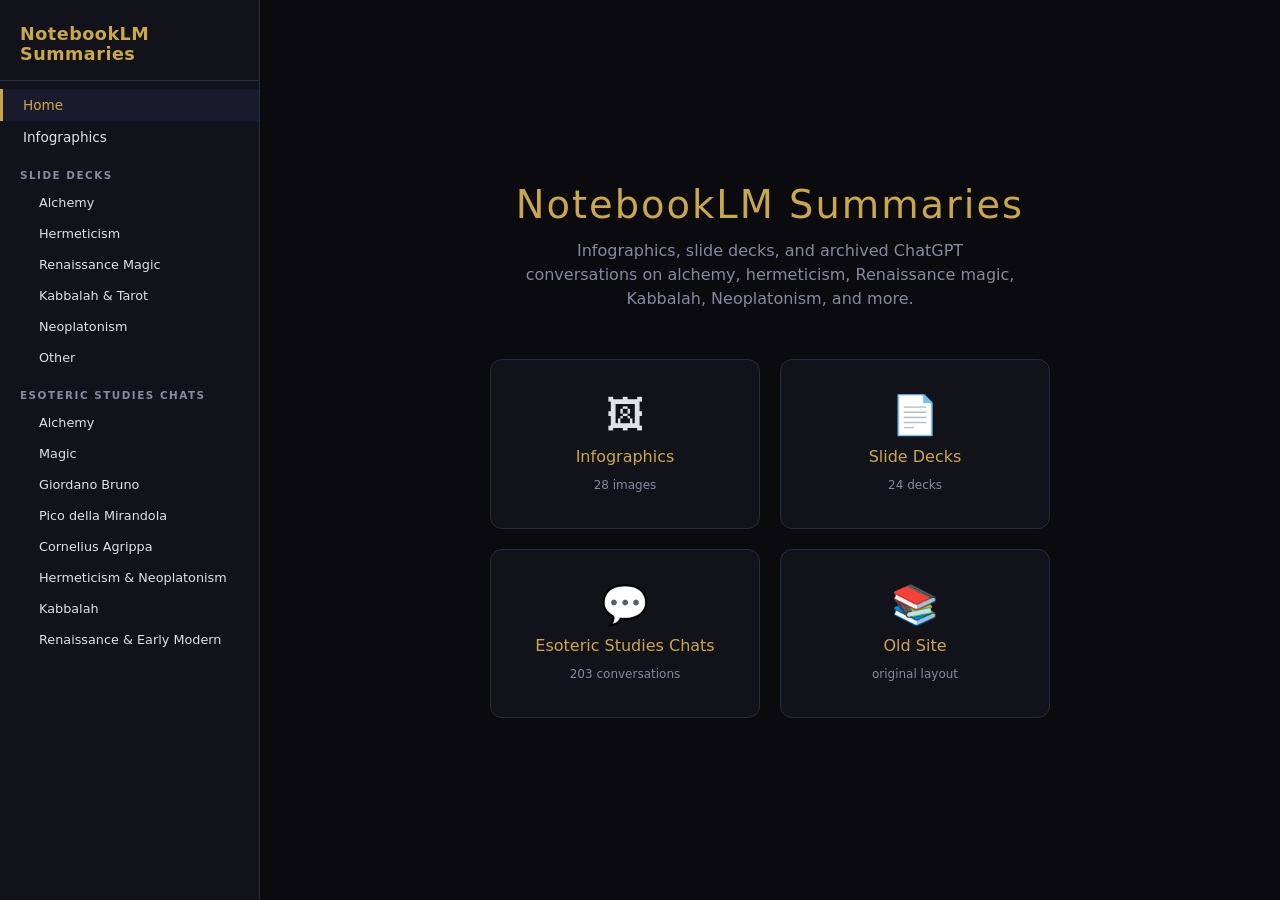
==== index.html @ 8cd8c854 "Move site to repo root, fix all asset paths GitHub Pages now serves from / instead of /docs. Site fi" ====
<!DOCTYPE html>
<html lang="en">
<head>
    <meta charset="UTF-8">
    <meta name="viewport" content="width=device-width, initial-scale=1.0">
    <title>NotebookLM Summaries</title>
    <link rel="stylesheet" href="style.css">
</head>
<body>
    <nav id="sidebar">
        <div class="sidebar-header">
            <a href="#" data-page="home" class="home-link">
                <h1>NotebookLM Summaries</h1>
            </a>
        </div>
        <ul class="nav-list">
            <li><a href="#" data-page="home" class="nav-link active">Home</a></li>
            <li><a href="#" data-page="infographics" class="nav-link">Infographics</a></li>
            <li class="nav-section">Slide Decks</li>
            <li><a href="#" data-page="slides-alchemy" class="nav-link sub">Alchemy</a></li>
            <li><a href="#" data-page="slides-hermeticism" class="nav-link sub">Hermeticism</a></li>
            <li><a href="#" data-page="slides-renaissance" class="nav-link sub">Renaissance Magic</a></li>
            <li><a href="#" data-page="slides-kabbalah" class="nav-link sub">Kabbalah &amp; Tarot</a></li>
            <li><a href="#" data-page="slides-neoplatonism" class="nav-link sub">Neoplatonism</a></li>
            <li><a href="#" data-page="slides-other" class="nav-link sub">Other</a></li>
            <li class="nav-section">Esoteric Studies Chats</li>
            <li><a href="#" data-page="chats-alchemy" class="nav-link sub">Alchemy</a></li>
            <li><a href="#" data-page="chats-magic" class="nav-link sub">Magic</a></li>
            <li><a href="#" data-page="chats-bruno" class="nav-link sub">Giordano Bruno</a></li>
            <li><a href="#" data-page="chats-pico" class="nav-link sub">Pico della Mirandola</a></li>
            <li><a href="#" data-page="chats-agrippa" class="nav-link sub">Cornelius Agrippa</a></li>
            <li><a href="#" data-page="chats-hermeticism-neoplatonism" class="nav-link sub">Hermeticism &amp; Neoplatonism</a></li>
            <li><a href="#" data-page="chats-kabbalah" class="nav-link sub">Kabbalah</a></li>
            <li><a href="#" data-page="chats-renaissance" class="nav-link sub">Renaissance &amp; Early Modern</a></li>
        </ul>
    </nav>

    <button id="sidebar-toggle" aria-label="Toggle sidebar">&#9776;</button>

    <main id="content">
        <!-- Content injected by JS -->
    </main>

    <!-- Lightbox -->
    <div id="lightbox" class="lightbox" style="display:none;">
        <button class="lightbox-close" aria-label="Close">&times;</button>
        <img id="lightbox-img" src="" alt="">
    </div>

    <script src="app.js"></script>
</body>
</html>
---- style.css ----
* { margin: 0; padding: 0; box-sizing: border-box; }

:root {
    --bg: #0a0a0f;
    --surface: #12121a;
    --surface2: #1a1a2e;
    --border: #2a2a3e;
    --text: #e0e0e8;
    --text-dim: #8888a0;
    --accent: #c9a84c;
    --accent-dim: #8b6f2e;
    --sidebar-width: 260px;
}

body {
    font-family: 'Segoe UI', system-ui, -apple-system, sans-serif;
    background: var(--bg);
    color: var(--text);
    min-height: 100vh;
    display: flex;
}

/* Sidebar */
#sidebar {
    position: fixed;
    top: 0;
    left: 0;
    width: var(--sidebar-width);
    height: 100vh;
    background: var(--surface);
    border-right: 1px solid var(--border);
    overflow-y: auto;
    z-index: 100;
    transition: transform 0.3s ease;
}

.sidebar-header {
    padding: 24px 20px 16px;
    border-bottom: 1px solid var(--border);
}

.home-link {
    text-decoration: none;
}

.sidebar-header h1 {
    font-size: 1.1rem;
    color: var(--accent);
    font-weight: 600;
    letter-spacing: 0.5px;
}

.nav-list {
    list-style: none;
    padding: 8px 0;
}

.nav-section {
    padding: 16px 20px 6px;
    font-size: 0.65rem;
    text-transform: uppercase;
    letter-spacing: 1.5px;
    color: var(--text-dim);
    font-weight: 600;
}

.nav-link {
    display: block;
    padding: 8px 20px;
    color: var(--text);
    text-decoration: none;
    font-size: 0.85rem;
    transition: all 0.15s;
    border-left: 3px solid transparent;
}

.nav-link:hover {
    background: var(--surface2);
    color: var(--accent);
}

.nav-link.active {
    background: var(--surface2);
    color: var(--accent);
    border-left-color: var(--accent);
}

.nav-link.sub {
    padding-left: 36px;
    font-size: 0.8rem;
}

#sidebar-toggle {
    display: none;
    position: fixed;
    top: 12px;
    left: 12px;
    z-index: 200;
    background: var(--surface2);
    color: var(--accent);
    border: 1px solid var(--border);
    font-size: 1.3rem;
    padding: 6px 10px;
    cursor: pointer;
    border-radius: 4px;
}

/* Main */
main {
    margin-left: var(--sidebar-width);
    padding: 40px;
    flex: 1;
    min-height: 100vh;
}

/* Page header */
.page-header {
    margin-bottom: 32px;
}

.page-header h2 {
    font-size: 1.8rem;
    color: var(--accent);
    font-weight: 300;
    letter-spacing: 1px;
}

.page-header p {
    margin-top: 8px;
    color: var(--text-dim);
    font-size: 0.9rem;
    max-width: 700px;
    line-height: 1.5;
}

/* ── Landing page ── */
.landing {
    display: flex;
    flex-direction: column;
    align-items: center;
    justify-content: center;
    min-height: calc(100vh - 80px);
    text-align: center;
}

.landing h2 {
    font-size: 2.4rem;
    color: var(--accent);
    font-weight: 300;
    letter-spacing: 2px;
    margin-bottom: 12px;
}

.landing .tagline {
    color: var(--text-dim);
    font-size: 1rem;
    margin-bottom: 48px;
    max-width: 500px;
    line-height: 1.5;
}

.landing-buttons {
    display: grid;
    grid-template-columns: repeat(2, 1fr);
    gap: 20px;
    max-width: 560px;
    width: 100%;
}

.landing-btn {
    display: flex;
    flex-direction: column;
    align-items: center;
    justify-content: center;
    gap: 12px;
    padding: 36px 24px;
    background: var(--surface);
    border: 1px solid var(--border);
    border-radius: 12px;
    text-decoration: none;
    color: var(--text);
    cursor: pointer;
    transition: border-color 0.2s, transform 0.2s, background 0.2s;
}

.landing-btn:hover {
    border-color: var(--accent);
    transform: translateY(-4px);
    background: var(--surface2);
}

.landing-btn .btn-icon {
    font-size: 2.4rem;
    line-height: 1;
}

.landing-btn .btn-label {
    font-size: 1rem;
    font-weight: 500;
    color: var(--accent);
}

.landing-btn .btn-count {
    font-size: 0.75rem;
    color: var(--text-dim);
}

/* ── Full-size infographics ── */
.infographic-list {
    display: flex;
    flex-direction: column;
    gap: 40px;
}

.infographic-item {
    cursor: pointer;
}

.infographic-item img {
    width: 100%;
    max-width: 1000px;
    height: auto;
    display: block;
    border-radius: 8px;
    border: 1px solid var(--border);
    transition: border-color 0.2s;
}

.infographic-item:hover img {
    border-color: var(--accent-dim);
}

.infographic-item h3 {
    margin-top: 10px;
    font-size: 0.95rem;
    font-weight: 400;
    color: var(--text-dim);
}

.infographic-section {
    margin-top: 48px;
    margin-bottom: 16px;
    font-size: 1.2rem;
    color: var(--accent);
    font-weight: 400;
    letter-spacing: 0.5px;
    border-bottom: 1px solid var(--border);
    padding-bottom: 8px;
}

.infographic-section:first-child {
    margin-top: 0;
}

/* Slide deck list */
.deck-list {
    display: grid;
    grid-template-columns: repeat(auto-fill, minmax(350px, 1fr));
    gap: 16px;
}

.deck-item {
    display: flex;
    align-items: center;
    gap: 14px;
    padding: 16px 20px;
    background: var(--surface);
    border: 1px solid var(--border);
    border-radius: 8px;
    text-decoration: none;
    color: var(--text);
    transition: border-color 0.2s, transform 0.2s;
}

.deck-item:hover {
    border-color: var(--accent-dim);
    transform: translateY(-2px);
}

.deck-icon {
    font-size: 2rem;
    flex-shrink: 0;
    width: 48px;
    height: 48px;
    display: flex;
    align-items: center;
    justify-content: center;
    background: var(--surface2);
    border-radius: 6px;
    color: var(--accent);
}

.deck-info h3 {
    font-size: 0.9rem;
    font-weight: 500;
    margin-bottom: 4px;
}

.deck-info .deck-type {
    font-size: 0.75rem;
    color: var(--text-dim);
}

/* Lightbox */
.lightbox {
    position: fixed;
    inset: 0;
    background: rgba(0,0,0,0.92);
    z-index: 1000;
    display: flex;
    align-items: center;
    justify-content: center;
    cursor: zoom-out;
}

.lightbox img {
    max-width: 96vw;
    max-height: 96vh;
    border-radius: 4px;
}

.lightbox-close {
    position: absolute;
    top: 16px;
    right: 24px;
    background: none;
    border: none;
    color: #fff;
    font-size: 2rem;
    cursor: pointer;
}

/* Responsive */
@media (max-width: 768px) {
    #sidebar {
        transform: translateX(-100%);
    }
    #sidebar.open {
        transform: translateX(0);
    }
    #sidebar-toggle {
        display: block;
    }
    main {
        margin-left: 0;
        padding: 20px;
        padding-top: 56px;
    }
    .landing-buttons {
        grid-template-columns: 1fr;
    }
    .deck-list {
        grid-template-columns: 1fr;
    }
}
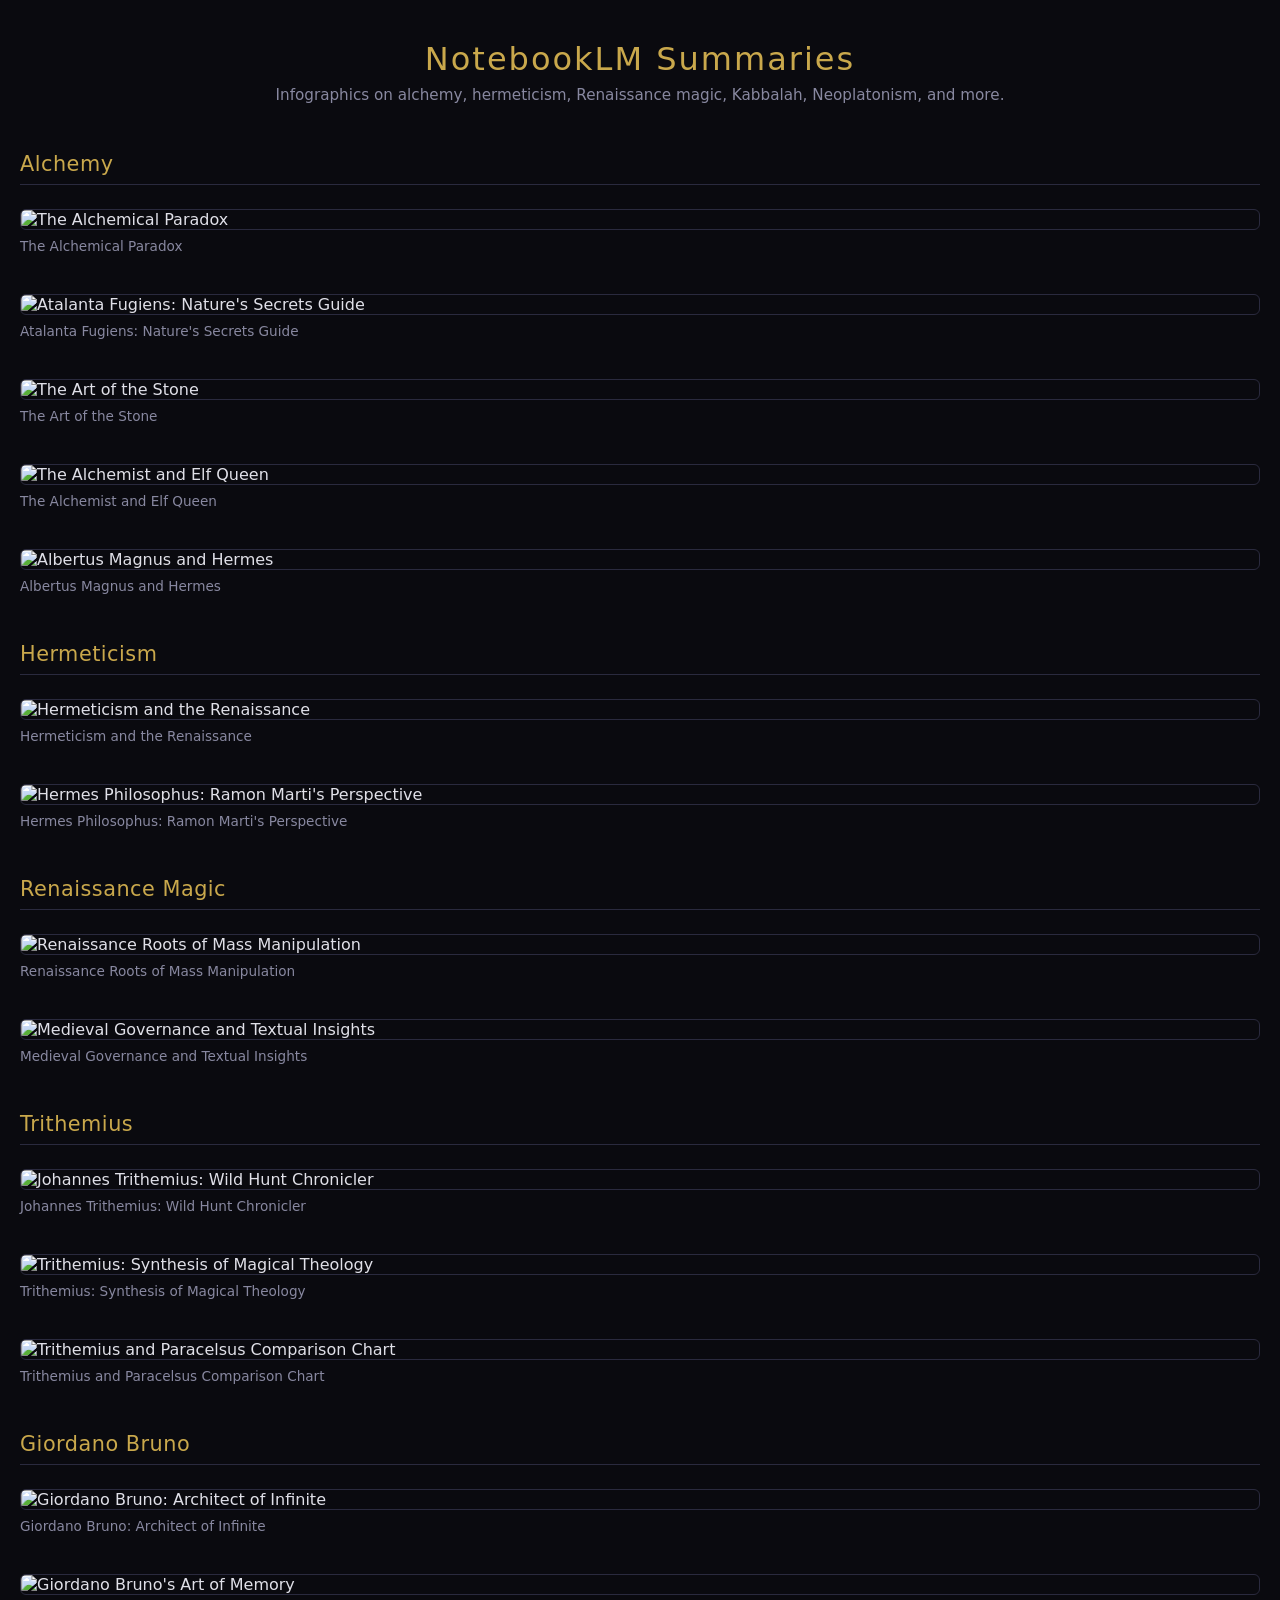
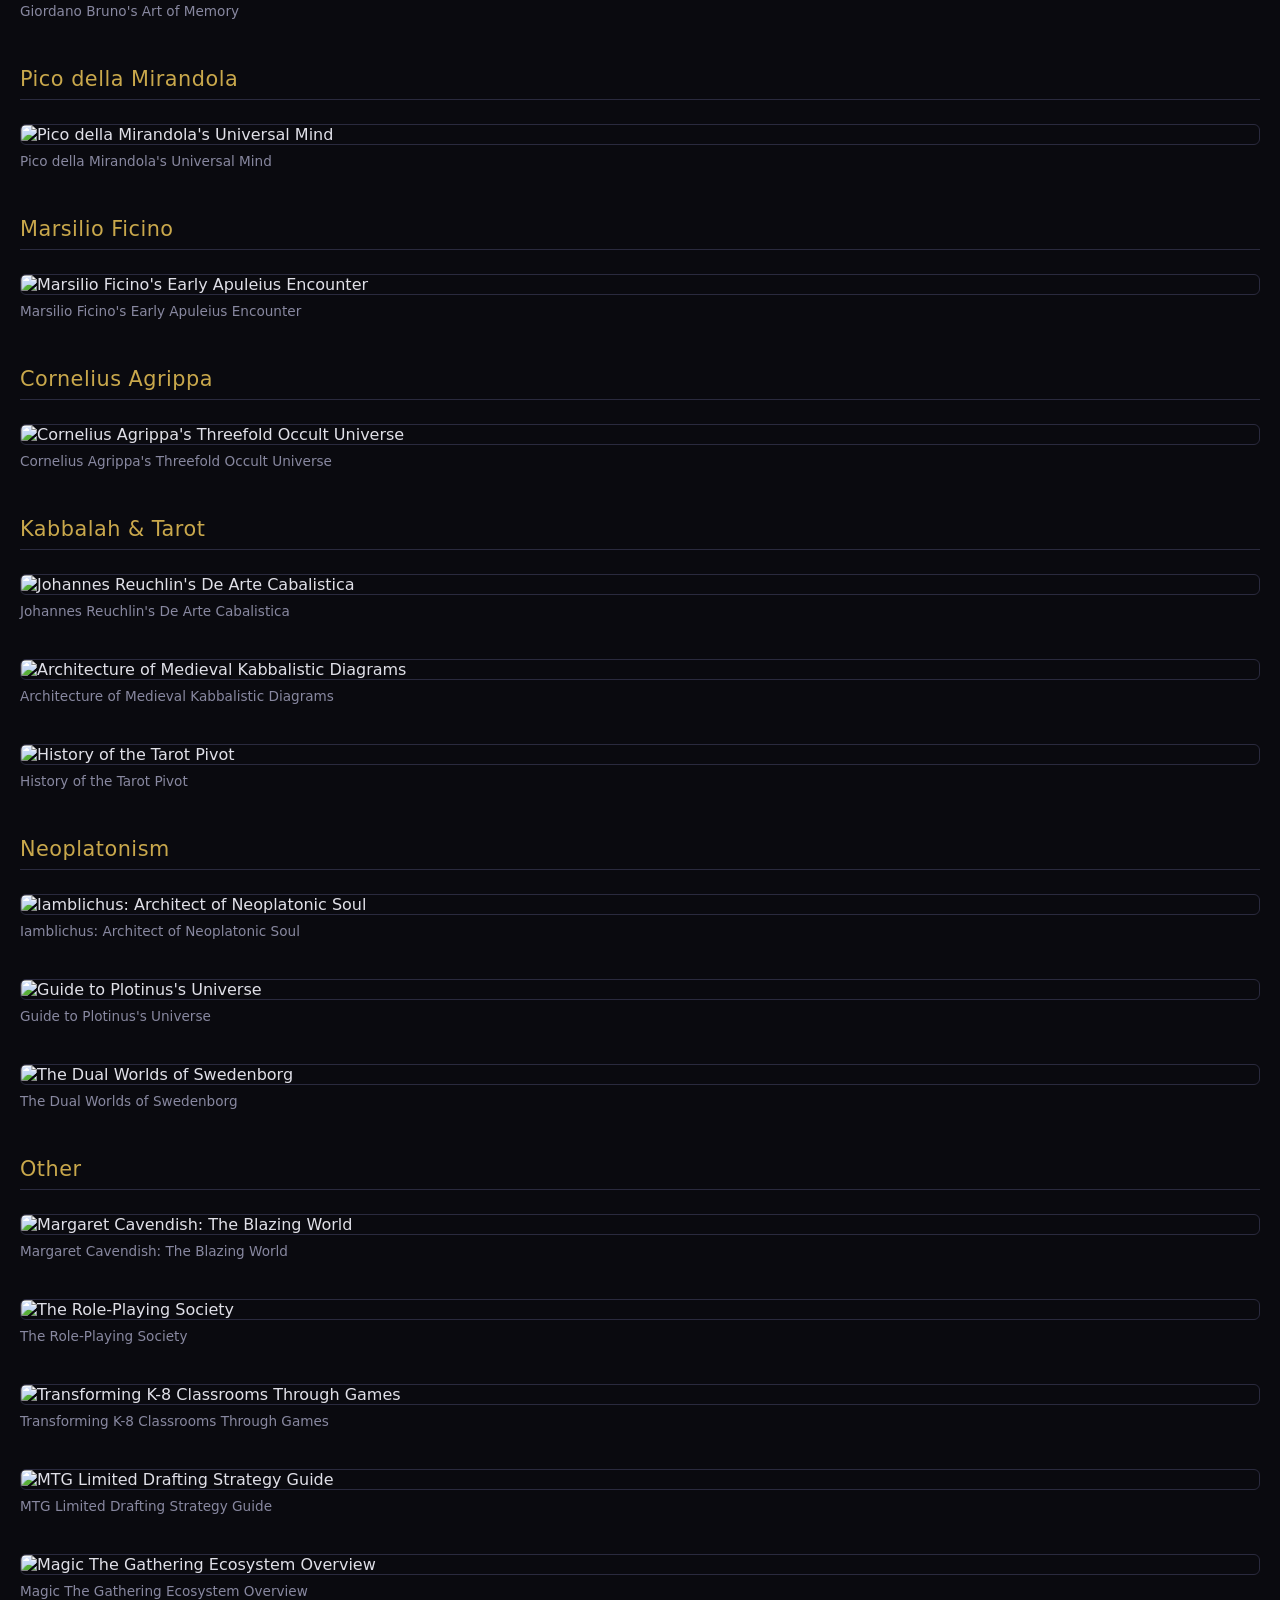
==== commit 6277ec8a: "Simplify to plain static HTML page with all infographics No JavaScript, no SPA routing. Just images " ====
--- a/index.html
+++ b/index.html
@@ -4,49 +4,202 @@
     <meta charset="UTF-8">
     <meta name="viewport" content="width=device-width, initial-scale=1.0">
     <title>NotebookLM Summaries</title>
-    <link rel="stylesheet" href="style.css">
+    <style>
+        * { margin: 0; padding: 0; box-sizing: border-box; }
+        body {
+            background: #0a0a0f;
+            color: #e0e0e8;
+            font-family: 'Segoe UI', system-ui, sans-serif;
+            padding: 40px 20px;
+        }
+        h1 {
+            text-align: center;
+            color: #c9a84c;
+            font-weight: 300;
+            letter-spacing: 2px;
+            font-size: 2rem;
+            margin-bottom: 8px;
+        }
+        .tagline {
+            text-align: center;
+            color: #8888a0;
+            margin-bottom: 48px;
+            font-size: 0.95rem;
+        }
+        h2 {
+            color: #c9a84c;
+            font-weight: 400;
+            font-size: 1.3rem;
+            letter-spacing: 0.5px;
+            border-bottom: 1px solid #2a2a3e;
+            padding-bottom: 8px;
+            margin: 48px 0 24px;
+        }
+        h2:first-of-type { margin-top: 0; }
+        .img-block {
+            margin-bottom: 40px;
+        }
+        .img-block img {
+            display: block;
+            max-width: 100%;
+            height: auto;
+            border-radius: 6px;
+            border: 1px solid #2a2a3e;
+        }
+        .img-block .caption {
+            margin-top: 8px;
+            color: #8888a0;
+            font-size: 0.85rem;
+        }
+    </style>
 </head>
 <body>
-    <nav id="sidebar">
-        <div class="sidebar-header">
-            <a href="#" data-page="home" class="home-link">
-                <h1>NotebookLM Summaries</h1>
-            </a>
-        </div>
-        <ul class="nav-list">
-            <li><a href="#" data-page="home" class="nav-link active">Home</a></li>
-            <li><a href="#" data-page="infographics" class="nav-link">Infographics</a></li>
-            <li class="nav-section">Slide Decks</li>
-            <li><a href="#" data-page="slides-alchemy" class="nav-link sub">Alchemy</a></li>
-            <li><a href="#" data-page="slides-hermeticism" class="nav-link sub">Hermeticism</a></li>
-            <li><a href="#" data-page="slides-renaissance" class="nav-link sub">Renaissance Magic</a></li>
-            <li><a href="#" data-page="slides-kabbalah" class="nav-link sub">Kabbalah &amp; Tarot</a></li>
-            <li><a href="#" data-page="slides-neoplatonism" class="nav-link sub">Neoplatonism</a></li>
-            <li><a href="#" data-page="slides-other" class="nav-link sub">Other</a></li>
-            <li class="nav-section">Esoteric Studies Chats</li>
-            <li><a href="#" data-page="chats-alchemy" class="nav-link sub">Alchemy</a></li>
-            <li><a href="#" data-page="chats-magic" class="nav-link sub">Magic</a></li>
-            <li><a href="#" data-page="chats-bruno" class="nav-link sub">Giordano Bruno</a></li>
-            <li><a href="#" data-page="chats-pico" class="nav-link sub">Pico della Mirandola</a></li>
-            <li><a href="#" data-page="chats-agrippa" class="nav-link sub">Cornelius Agrippa</a></li>
-            <li><a href="#" data-page="chats-hermeticism-neoplatonism" class="nav-link sub">Hermeticism &amp; Neoplatonism</a></li>
-            <li><a href="#" data-page="chats-kabbalah" class="nav-link sub">Kabbalah</a></li>
-            <li><a href="#" data-page="chats-renaissance" class="nav-link sub">Renaissance &amp; Early Modern</a></li>
-        </ul>
-    </nav>
-
-    <button id="sidebar-toggle" aria-label="Toggle sidebar">&#9776;</button>
-
-    <main id="content">
-        <!-- Content injected by JS -->
-    </main>
-
-    <!-- Lightbox -->
-    <div id="lightbox" class="lightbox" style="display:none;">
-        <button class="lightbox-close" aria-label="Close">&times;</button>
-        <img id="lightbox-img" src="" alt="">
-    </div>
-
-    <script src="app.js"></script>
+    <h1>NotebookLM Summaries</h1>
+    <p class="tagline">Infographics on alchemy, hermeticism, Renaissance magic, Kabbalah, Neoplatonism, and more.</p>
+
+    <h2>Alchemy</h2>
+
+    <div class="img-block">
+        <img src="The%20Alchemical%20Paradox%20Infographic.png" alt="The Alchemical Paradox">
+        <div class="caption">The Alchemical Paradox</div>
+    </div>
+    <div class="img-block">
+        <img src="Atalanta%20Fugiens%20Nature's%20Secrets%20Guide.png" alt="Atalanta Fugiens: Nature's Secrets Guide">
+        <div class="caption">Atalanta Fugiens: Nature's Secrets Guide</div>
+    </div>
+    <div class="img-block">
+        <img src="The%20Art%20of%20the%20Stone.png" alt="The Art of the Stone">
+        <div class="caption">The Art of the Stone</div>
+    </div>
+    <div class="img-block">
+        <img src="The%20Alchemist%20and%20Elf%20Queen.png" alt="The Alchemist and Elf Queen">
+        <div class="caption">The Alchemist and Elf Queen</div>
+    </div>
+    <div class="img-block">
+        <img src="Albertus%20Magnus%20and%20Hermes%20Infographic.png" alt="Albertus Magnus and Hermes">
+        <div class="caption">Albertus Magnus and Hermes</div>
+    </div>
+
+    <h2>Hermeticism</h2>
+
+    <div class="img-block">
+        <img src="Hermeticism%20and%20the%20Renaissance.png" alt="Hermeticism and the Renaissance">
+        <div class="caption">Hermeticism and the Renaissance</div>
+    </div>
+    <div class="img-block">
+        <img src="Hermes%20Philosophus%20Ramon%20Mart%C3%AD's%20Perspective.png" alt="Hermes Philosophus: Ramon Marti's Perspective">
+        <div class="caption">Hermes Philosophus: Ramon Marti's Perspective</div>
+    </div>
+
+    <h2>Renaissance Magic</h2>
+
+    <div class="img-block">
+        <img src="Renaissance%20Roots%20of%20Mass%20Manipulation.png" alt="Renaissance Roots of Mass Manipulation">
+        <div class="caption">Renaissance Roots of Mass Manipulation</div>
+    </div>
+    <div class="img-block">
+        <img src="Medieval%20Governance%20and%20Textual%20Insights.png" alt="Medieval Governance and Textual Insights">
+        <div class="caption">Medieval Governance and Textual Insights</div>
+    </div>
+
+    <h2>Trithemius</h2>
+
+    <div class="img-block">
+        <img src="Johannes%20Trithemius%20Wild%20Hunt%20Chronicler.png" alt="Johannes Trithemius: Wild Hunt Chronicler">
+        <div class="caption">Johannes Trithemius: Wild Hunt Chronicler</div>
+    </div>
+    <div class="img-block">
+        <img src="Trithemius%20Synthesis%20of%20Magical%20Theology.png" alt="Trithemius: Synthesis of Magical Theology">
+        <div class="caption">Trithemius: Synthesis of Magical Theology</div>
+    </div>
+    <div class="img-block">
+        <img src="Trithemius%20and%20Paracelsus%20Comparison%20Chart.png" alt="Trithemius and Paracelsus Comparison Chart">
+        <div class="caption">Trithemius and Paracelsus Comparison Chart</div>
+    </div>
+
+    <h2>Giordano Bruno</h2>
+
+    <div class="img-block">
+        <img src="Giordano%20Bruno%20Architect%20of%20Infinite.png" alt="Giordano Bruno: Architect of Infinite">
+        <div class="caption">Giordano Bruno: Architect of Infinite</div>
+    </div>
+    <div class="img-block">
+        <img src="Giordano%20Bruno's%20Art%20of%20Memory.png" alt="Giordano Bruno's Art of Memory">
+        <div class="caption">Giordano Bruno's Art of Memory</div>
+    </div>
+
+    <h2>Pico della Mirandola</h2>
+
+    <div class="img-block">
+        <img src="Pico%20della%20Mirandola's%20Universal%20Mind.png" alt="Pico della Mirandola's Universal Mind">
+        <div class="caption">Pico della Mirandola's Universal Mind</div>
+    </div>
+
+    <h2>Marsilio Ficino</h2>
+
+    <div class="img-block">
+        <img src="Marsilio%20Ficino's%20Early%20Apuleius%20Encounter.png" alt="Marsilio Ficino's Early Apuleius Encounter">
+        <div class="caption">Marsilio Ficino's Early Apuleius Encounter</div>
+    </div>
+
+    <h2>Cornelius Agrippa</h2>
+
+    <div class="img-block">
+        <img src="Cornelius%20Agrippa's%20Threefold%20Occult%20Universe.png" alt="Cornelius Agrippa's Threefold Occult Universe">
+        <div class="caption">Cornelius Agrippa's Threefold Occult Universe</div>
+    </div>
+
+    <h2>Kabbalah &amp; Tarot</h2>
+
+    <div class="img-block">
+        <img src="Johannes%20Reuchlin's%20De%20Arte%20Cabalistica.png" alt="Johannes Reuchlin's De Arte Cabalistica">
+        <div class="caption">Johannes Reuchlin's De Arte Cabalistica</div>
+    </div>
+    <div class="img-block">
+        <img src="Architecture%20of%20Medieval%20Kabbalistic%20Diagrams.png" alt="Architecture of Medieval Kabbalistic Diagrams">
+        <div class="caption">Architecture of Medieval Kabbalistic Diagrams</div>
+    </div>
+    <div class="img-block">
+        <img src="History%20of%20the%20Tarot%20Pivot.png" alt="History of the Tarot Pivot">
+        <div class="caption">History of the Tarot Pivot</div>
+    </div>
+
+    <h2>Neoplatonism</h2>
+
+    <div class="img-block">
+        <img src="Iamblichus%20Architect%20of%20Neoplatonic%20Soul.png" alt="Iamblichus: Architect of Neoplatonic Soul">
+        <div class="caption">Iamblichus: Architect of Neoplatonic Soul</div>
+    </div>
+    <div class="img-block">
+        <img src="Guide%20to%20Plotinus's%20Universe.png" alt="Guide to Plotinus's Universe">
+        <div class="caption">Guide to Plotinus's Universe</div>
+    </div>
+    <div class="img-block">
+        <img src="The%20Dual%20Worlds%20of%20Swedenborg.png" alt="The Dual Worlds of Swedenborg">
+        <div class="caption">The Dual Worlds of Swedenborg</div>
+    </div>
+
+    <h2>Other</h2>
+
+    <div class="img-block">
+        <img src="Margaret%20Cavendish%20The%20Blazing%20World.png" alt="Margaret Cavendish: The Blazing World">
+        <div class="caption">Margaret Cavendish: The Blazing World</div>
+    </div>
+    <div class="img-block">
+        <img src="The%20Role-Playing%20Society%20Infographic.png" alt="The Role-Playing Society">
+        <div class="caption">The Role-Playing Society</div>
+    </div>
+    <div class="img-block">
+        <img src="Transforming%20K-8%20Classrooms%20Through%20Games.png" alt="Transforming K-8 Classrooms Through Games">
+        <div class="caption">Transforming K-8 Classrooms Through Games</div>
+    </div>
+    <div class="img-block">
+        <img src="MTG%20Limited%20Drafting%20Strategy%20Guide.png" alt="MTG Limited Drafting Strategy Guide">
+        <div class="caption">MTG Limited Drafting Strategy Guide</div>
+    </div>
+    <div class="img-block">
+        <img src="Magic%20The%20Gathering%20Ecosystem%20Overview.png" alt="Magic The Gathering Ecosystem Overview">
+        <div class="caption">Magic The Gathering Ecosystem Overview</div>
+    </div>
 </body>
 </html>
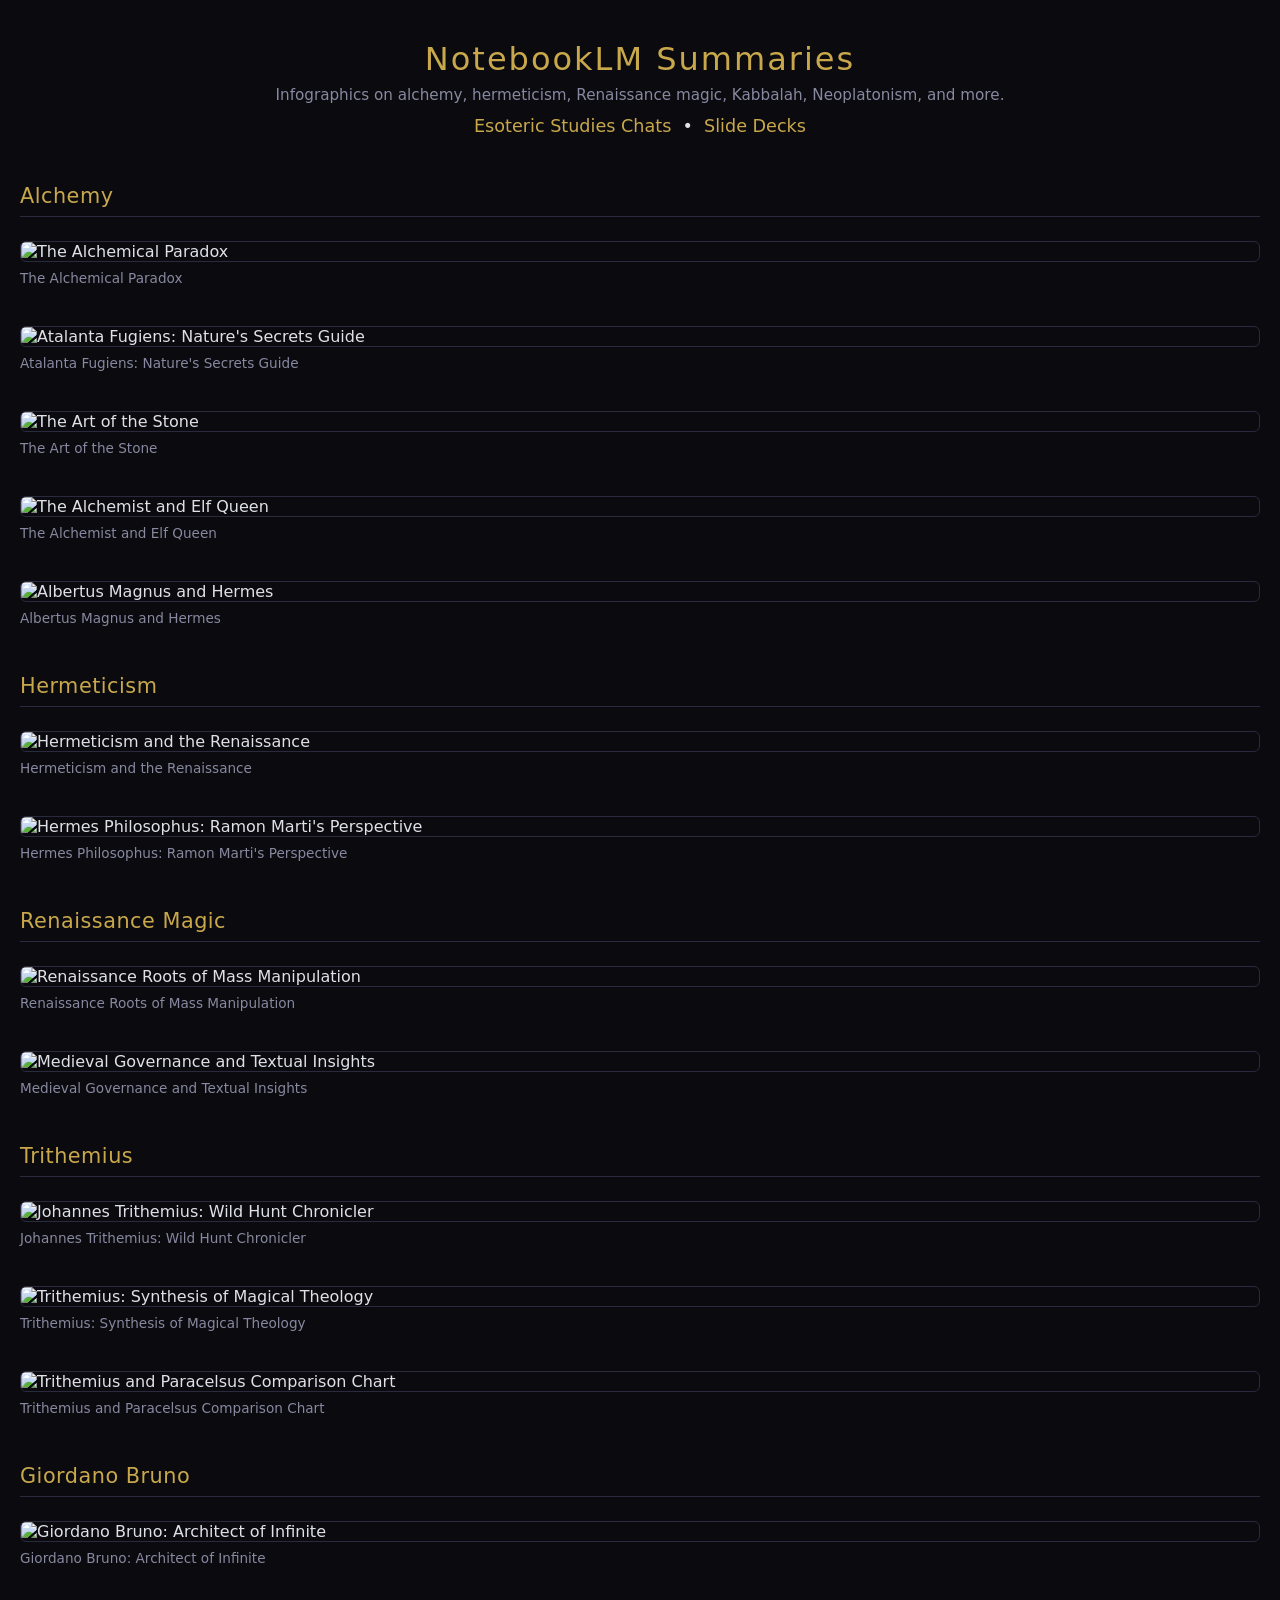
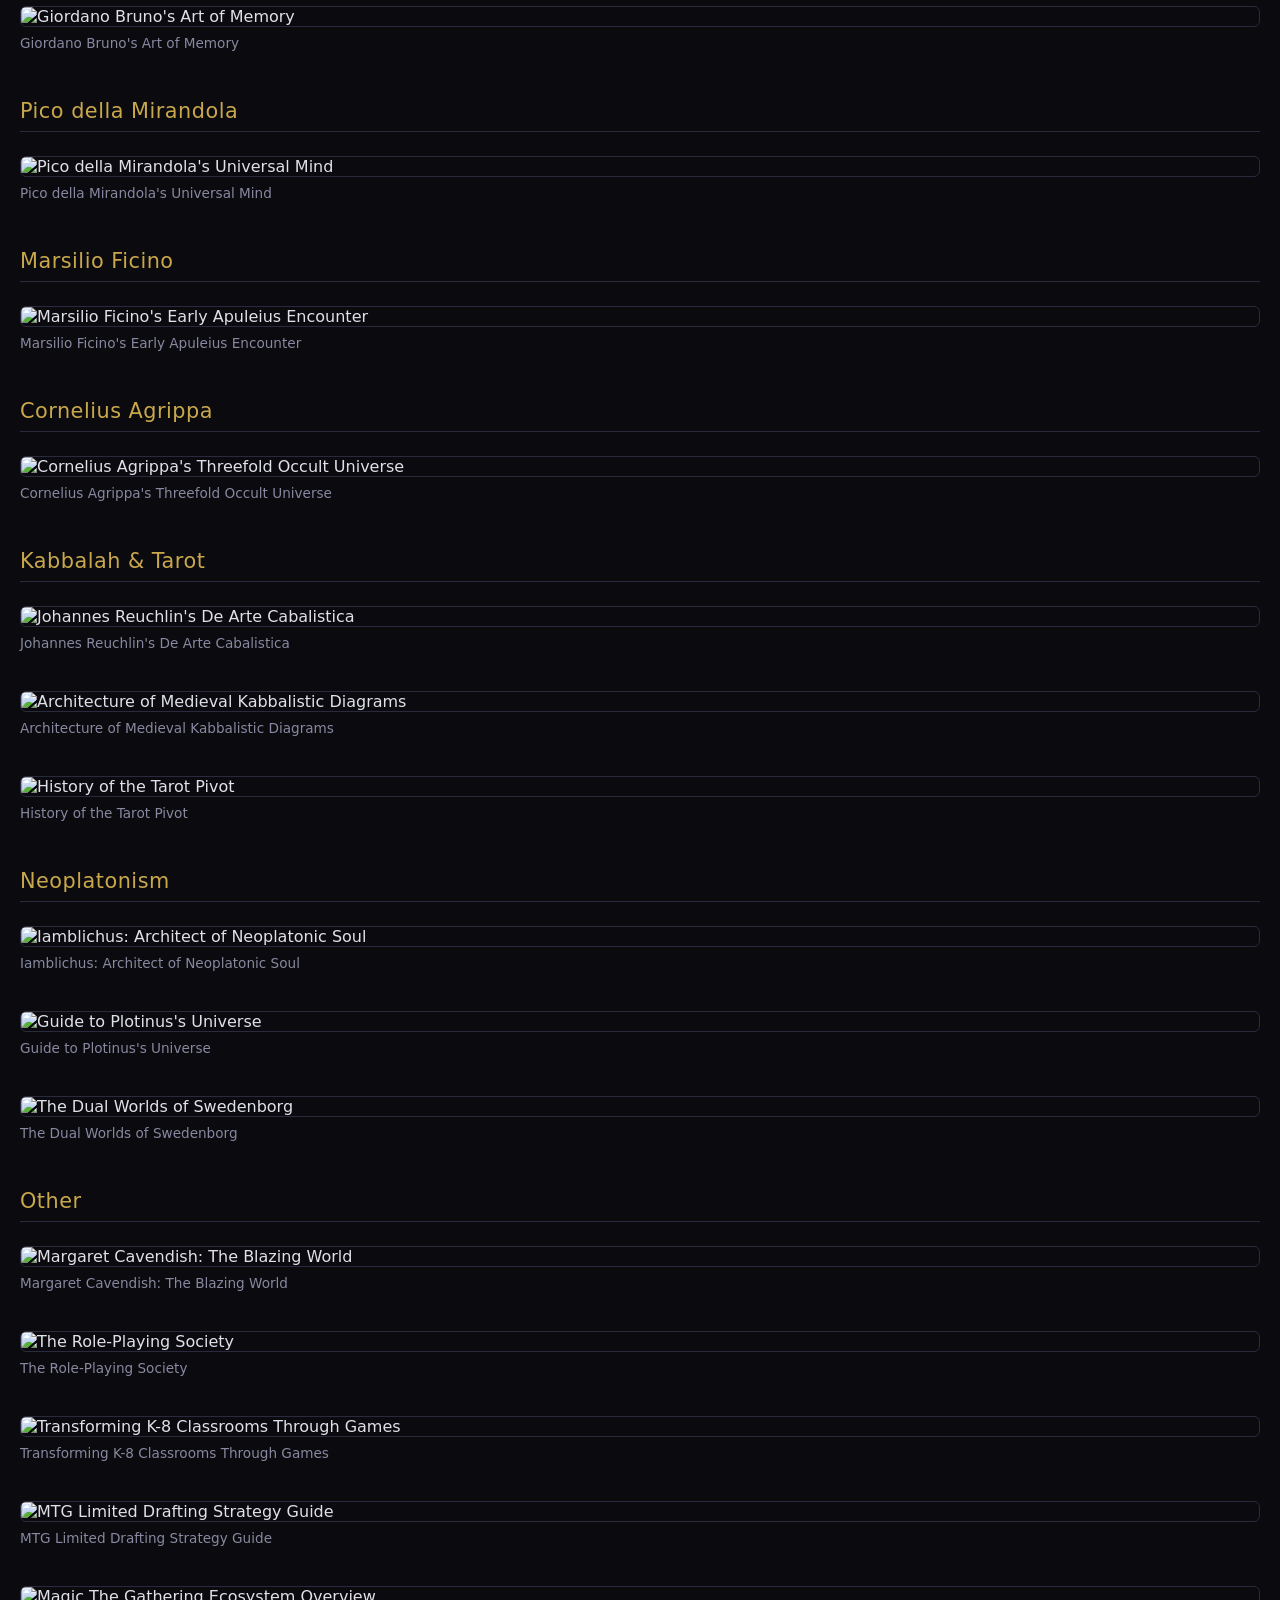
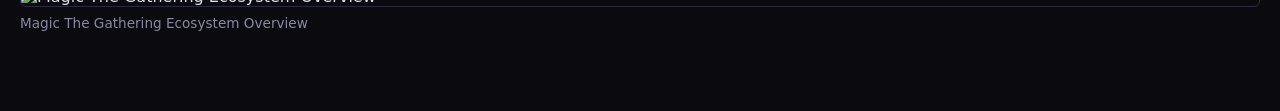
==== commit 4aec01f3: "Add chats and slide decks pages with nav links on homepage Simple static link-list pages for 243 cha" ====
--- a/index.html
+++ b/index.html
@@ -23,8 +23,20 @@
         .tagline {
             text-align: center;
             color: #8888a0;
+            margin-bottom: 12px;
+            font-size: 0.95rem;
+        }
+        .nav-links {
+            text-align: center;
             margin-bottom: 48px;
-            font-size: 0.95rem;
+            font-size: 1.1rem;
+        }
+        .nav-links a {
+            color: #c9a84c;
+            text-decoration: none;
+        }
+        .nav-links a:hover {
+            text-decoration: underline;
         }
         h2 {
             color: #c9a84c;
@@ -56,6 +68,7 @@
 <body>
     <h1>NotebookLM Summaries</h1>
     <p class="tagline">Infographics on alchemy, hermeticism, Renaissance magic, Kabbalah, Neoplatonism, and more.</p>
+    <p class="nav-links"><a href="chats.html">Esoteric Studies Chats</a> &nbsp;&bull;&nbsp; <a href="decks.html">Slide Decks</a></p>
 
     <h2>Alchemy</h2>
 
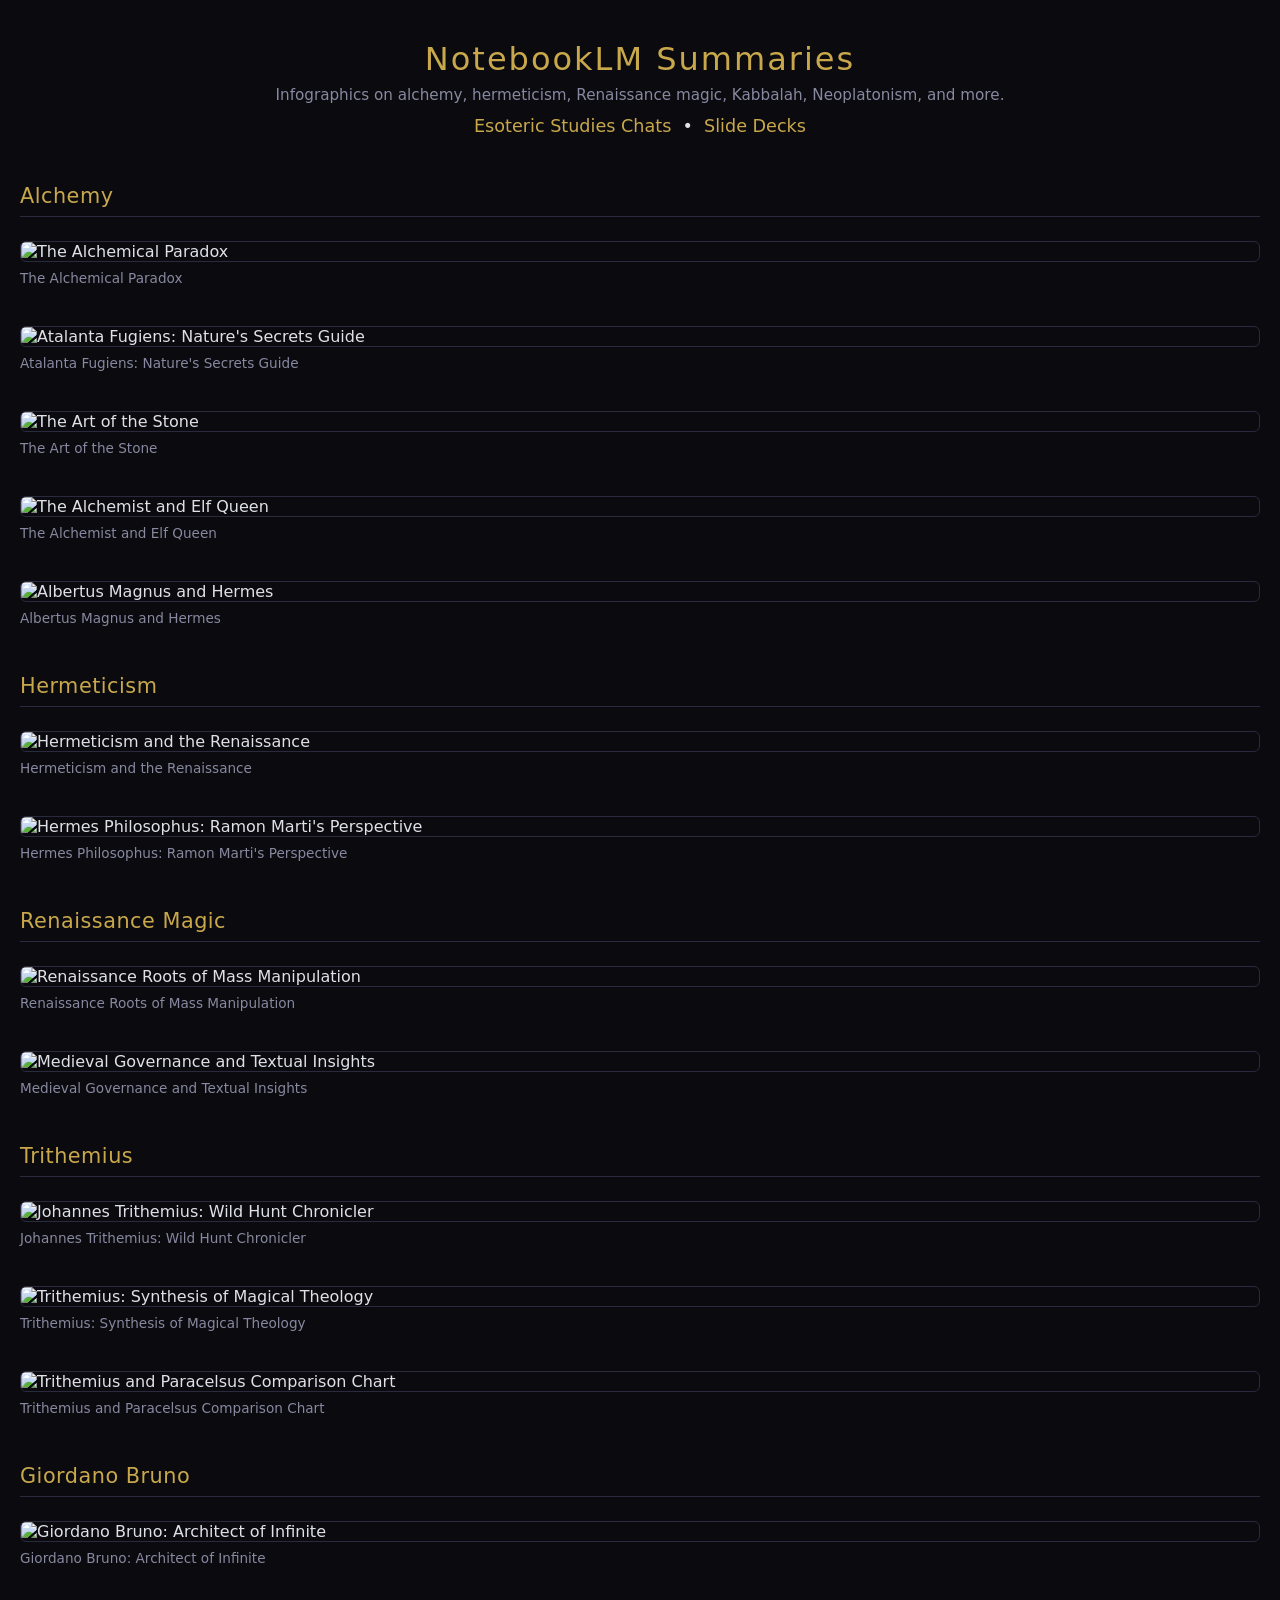
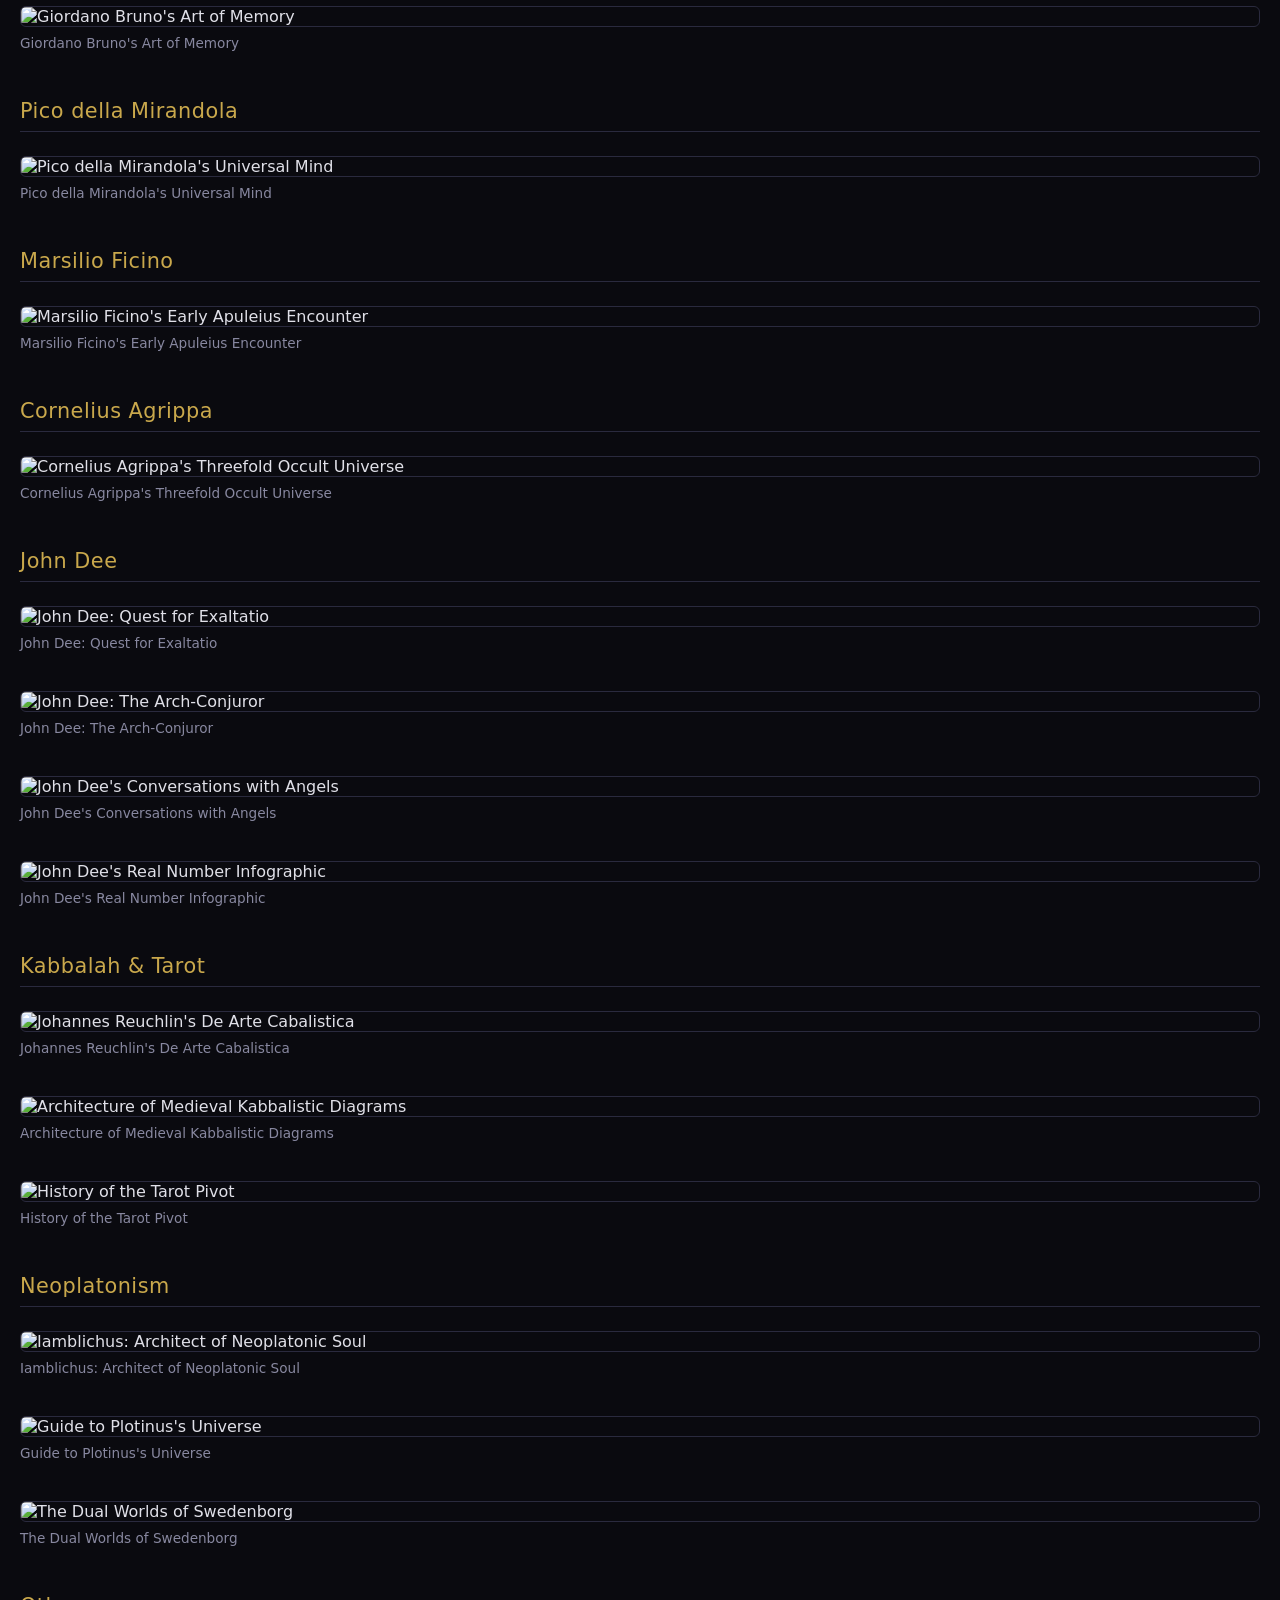
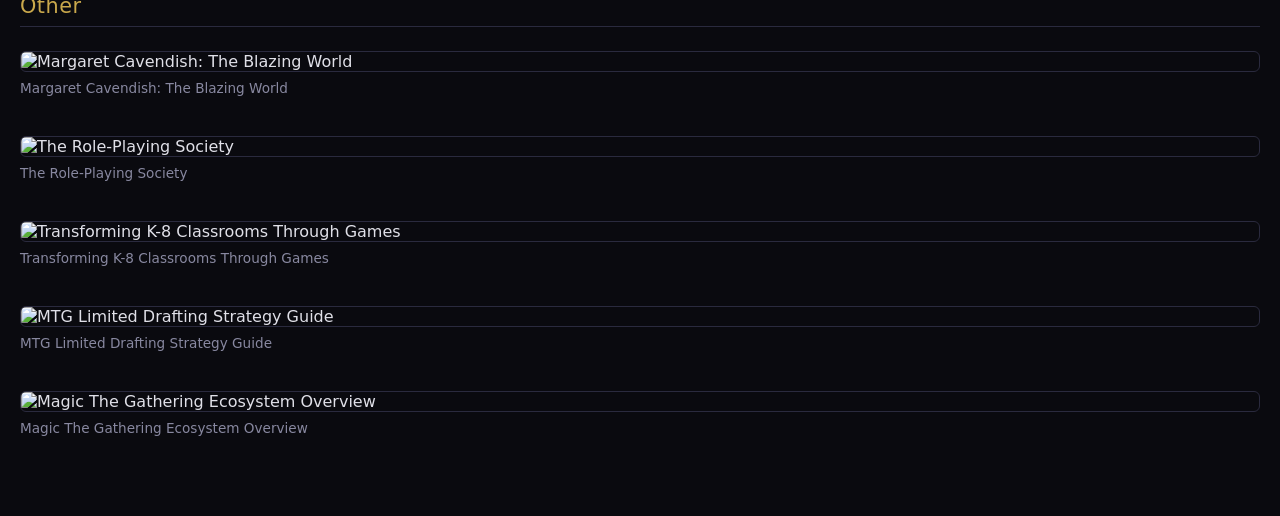
==== commit 9922ab7a: "Add John Dee infographics and 10 new slide deck PDFs from ADD folder - 4 John Dee PNGs added to info" ====
--- a/index.html
+++ b/index.html
@@ -162,6 +162,25 @@
         <div class="caption">Cornelius Agrippa's Threefold Occult Universe</div>
     </div>
 
+    <h2>John Dee</h2>
+
+    <div class="img-block">
+        <img src="John%20Dee%20Quest%20for%20Exaltatio.png" alt="John Dee: Quest for Exaltatio">
+        <div class="caption">John Dee: Quest for Exaltatio</div>
+    </div>
+    <div class="img-block">
+        <img src="John%20Dee%20The%20Arch-Conjuror.png" alt="John Dee: The Arch-Conjuror">
+        <div class="caption">John Dee: The Arch-Conjuror</div>
+    </div>
+    <div class="img-block">
+        <img src="John%20Dee's%20Conversations%20with%20Angels.png" alt="John Dee's Conversations with Angels">
+        <div class="caption">John Dee's Conversations with Angels</div>
+    </div>
+    <div class="img-block">
+        <img src="John%20Dee's%20Real%20Number%20Infographic.png" alt="John Dee's Real Number Infographic">
+        <div class="caption">John Dee's Real Number Infographic</div>
+    </div>
+
     <h2>Kabbalah &amp; Tarot</h2>
 
     <div class="img-block">
